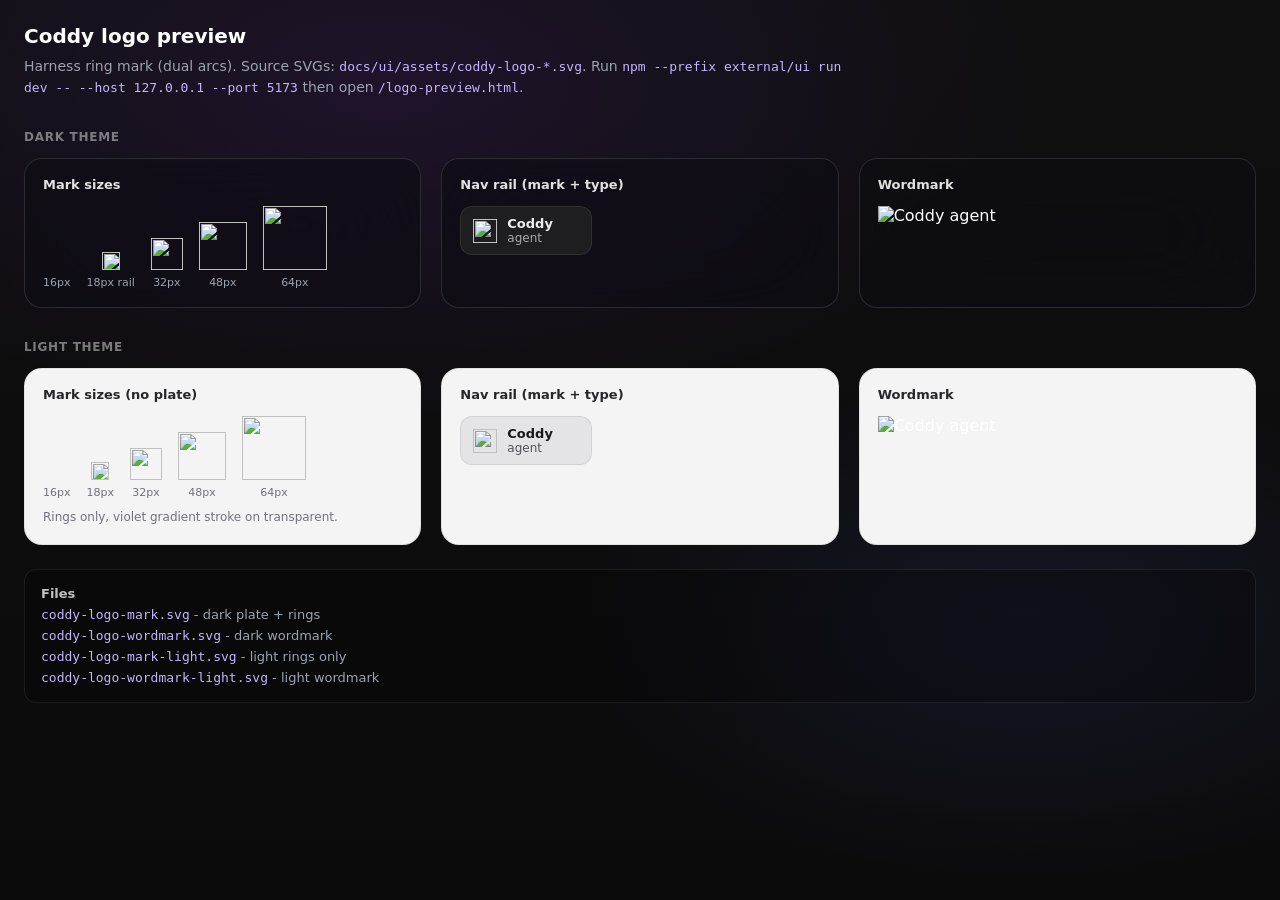
==== external/ui/src/logo-preview.html @ ec6c052d "Logo added" ====
<!doctype html>
<html lang="en">
  <head>
    <meta charset="UTF-8" />
    <meta name="viewport" content="width=device-width, initial-scale=1" />
    <title>Coddy logo preview</title>
    <style>
      :root {
        --accent: #9333ea;
        --muted: #9ca3af;
        --text: #ffffff;
        --radius: 14px;
        --coddy-glass-panel-bg: rgba(14, 14, 18, 0.62);
        --coddy-glass-panel-backdrop: blur(52px) saturate(175%);
        --coddy-glass-panel-border: rgba(255, 255, 255, 0.12);
        --coddy-glass-panel-radius: 18px;
      }

      * {
        box-sizing: border-box;
      }

      html {
        background:
          radial-gradient(
            1200px 600px at 30% 10%,
            rgba(147, 51, 234, 0.12),
            transparent 55%
          ),
          radial-gradient(
            900px 500px at 80% 70%,
            rgba(99, 102, 241, 0.1),
            transparent 50%
          ),
          linear-gradient(180deg, #0f0f10, #0b0b0c);
        background-color: #0b0b0c;
        min-height: 100%;
      }

      body {
        margin: 0;
        padding: 24px;
        color: var(--text);
        font-family:
          system-ui,
          -apple-system,
          Segoe UI,
          sans-serif;
      }

      h1 {
        font-size: 20px;
        font-weight: 600;
        margin: 0 0 8px;
      }

      p.lead {
        margin: 0 0 24px;
        color: var(--muted);
        font-size: 14px;
        max-width: 52rem;
        line-height: 1.5;
      }

      p.lead code {
        color: #c4b5fd;
        font-size: 13px;
      }

      .section-title {
        margin: 32px 0 14px;
        font-size: 12px;
        font-weight: 600;
        letter-spacing: 0.06em;
        text-transform: uppercase;
        color: rgba(255, 255, 255, 0.45);
      }

      .grid {
        display: grid;
        gap: 20px;
        grid-template-columns: repeat(auto-fit, minmax(280px, 1fr));
      }

      .panel {
        background: var(--coddy-glass-panel-bg);
        border: 1px solid var(--coddy-glass-panel-border);
        border-radius: var(--coddy-glass-panel-radius);
        backdrop-filter: var(--coddy-glass-panel-backdrop);
        -webkit-backdrop-filter: var(--coddy-glass-panel-backdrop);
        padding: 18px;
      }

      .panel h2 {
        margin: 0 0 14px;
        font-size: 13px;
        font-weight: 600;
        color: rgba(255, 255, 255, 0.88);
      }

      .panel.light-surface {
        background: #f4f4f5;
        border-color: rgba(0, 0, 0, 0.08);
        backdrop-filter: none;
        -webkit-backdrop-filter: none;
      }

      .panel.light-surface h2 {
        color: #27272a;
      }

      .sizes {
        display: flex;
        flex-wrap: wrap;
        align-items: flex-end;
        gap: 16px;
      }

      .size-cell {
        display: grid;
        gap: 6px;
        justify-items: center;
        font-size: 11px;
        color: var(--muted);
      }

      .panel.light-surface .size-cell {
        color: #71717a;
      }

      .rail-mock {
        display: flex;
        align-items: flex-start;
        gap: 12px;
      }

      .rail-pill {
        width: auto;
        min-width: 132px;
        padding: 10px 12px;
        border-radius: 12px;
        background: rgba(37, 37, 37, 0.72);
        border: 1px solid rgba(255, 255, 255, 0.08);
        display: flex;
        align-items: center;
      }

      .rail-pill--light {
        background: #e4e4e7;
        border-color: rgba(0, 0, 0, 0.08);
      }

      .rail-brand-row {
        display: flex;
        align-items: center;
        gap: 10px;
        min-width: 0;
      }

      .rail-brand-row img {
        width: 24px;
        height: 24px;
        flex-shrink: 0;
        display: block;
      }

      .rail-brand-text {
        display: grid;
        gap: 1px;
        line-height: 1.05;
        min-width: 0;
      }

      .rail-brand-title {
        font-size: 13px;
        font-weight: 600;
        color: rgba(255, 255, 255, 0.92);
      }

      .rail-brand-sub {
        font-size: 12px;
        color: rgba(255, 255, 255, 0.62);
      }

      .hint {
        margin: 10px 0 0;
        font-size: 12px;
        color: var(--muted);
        line-height: 1.45;
      }

      .panel.light-surface .hint {
        color: #71717a;
      }

      .file-list {
        margin: 24px 0 0;
        padding: 14px 16px;
        border-radius: 12px;
        background: rgba(0, 0, 0, 0.25);
        border: 1px solid rgba(255, 255, 255, 0.08);
        font-size: 13px;
        color: var(--muted);
        line-height: 1.6;
      }

      .file-list code {
        color: #c4b5fd;
      }

      .wordmark-img {
        display: block;
        height: 56px;
        width: auto;
        max-width: 100%;
      }
    </style>
  </head>
  <body>
    <h1>Coddy logo preview</h1>
    <p class="lead">
      Harness ring mark (dual arcs). Source SVGs:
      <code>docs/ui/assets/coddy-logo-*.svg</code>. Run
      <code>npm --prefix external/ui run dev -- --host 127.0.0.1 --port 5173</code>
      then open <code>/logo-preview.html</code>.
    </p>

    <p class="section-title">Dark theme</p>
    <div class="grid">
      <section class="panel" data-testid="dark-mark-sizes">
        <h2>Mark sizes</h2>
        <div class="sizes">
          <div class="size-cell">
            <img src="/assets/coddy-logo-mark.svg" width="16" height="16" alt="" />
            <span>16px</span>
          </div>
          <div class="size-cell">
            <img src="/assets/coddy-logo-mark.svg" width="18" height="18" alt="" />
            <span>18px rail</span>
          </div>
          <div class="size-cell">
            <img src="/assets/coddy-logo-mark.svg" width="32" height="32" alt="" />
            <span>32px</span>
          </div>
          <div class="size-cell">
            <img src="/assets/coddy-logo-mark.svg" width="48" height="48" alt="" />
            <span>48px</span>
          </div>
          <div class="size-cell">
            <img src="/assets/coddy-logo-mark.svg" width="64" height="64" alt="" />
            <span>64px</span>
          </div>
        </div>
      </section>

      <section class="panel" data-testid="dark-rail">
        <h2>Nav rail (mark + type)</h2>
        <div class="rail-mock">
          <div class="rail-pill">
            <div class="rail-brand-row">
              <img src="/assets/coddy-logo-mark.svg" alt="" />
              <div class="rail-brand-text">
                <span class="rail-brand-title">Coddy</span>
                <span class="rail-brand-sub">agent</span>
              </div>
            </div>
          </div>
        </div>
      </section>

      <section class="panel" data-testid="dark-wordmark">
        <h2>Wordmark</h2>
        <img
          class="wordmark-img"
          src="/assets/coddy-logo-wordmark.svg"
          height="56"
          alt="Coddy agent"
        />
      </section>
    </div>

    <p class="section-title">Light theme</p>
    <div class="grid">
      <section class="panel light-surface" data-testid="light-mark-sizes">
        <h2>Mark sizes (no plate)</h2>
        <div class="sizes">
          <div class="size-cell">
            <img src="/assets/coddy-logo-mark-light.svg" width="16" height="16" alt="" />
            <span>16px</span>
          </div>
          <div class="size-cell">
            <img src="/assets/coddy-logo-mark-light.svg" width="18" height="18" alt="" />
            <span>18px</span>
          </div>
          <div class="size-cell">
            <img src="/assets/coddy-logo-mark-light.svg" width="32" height="32" alt="" />
            <span>32px</span>
          </div>
          <div class="size-cell">
            <img src="/assets/coddy-logo-mark-light.svg" width="48" height="48" alt="" />
            <span>48px</span>
          </div>
          <div class="size-cell">
            <img src="/assets/coddy-logo-mark-light.svg" width="64" height="64" alt="" />
            <span>64px</span>
          </div>
        </div>
        <p class="hint">Rings only, violet gradient stroke on transparent.</p>
      </section>

      <section class="panel light-surface" data-testid="light-rail">
        <h2>Nav rail (mark + type)</h2>
        <div class="rail-mock">
          <div class="rail-pill rail-pill--light">
            <div class="rail-brand-row">
              <img src="/assets/coddy-logo-mark-light.svg" alt="" />
              <div class="rail-brand-text">
                <span class="rail-brand-title" style="color: #18181b">Coddy</span>
                <span class="rail-brand-sub" style="color: #52525b">agent</span>
              </div>
            </div>
          </div>
        </div>
      </section>

      <section class="panel light-surface" data-testid="light-wordmark">
        <h2>Wordmark</h2>
        <img
          class="wordmark-img"
          src="/assets/coddy-logo-wordmark-light.svg"
          height="56"
          alt="Coddy agent"
        />
      </section>
    </div>

    <div class="file-list">
      <strong style="color: rgba(255, 255, 255, 0.75)">Files</strong><br />
      <code>coddy-logo-mark.svg</code> - dark plate + rings<br />
      <code>coddy-logo-wordmark.svg</code> - dark wordmark<br />
      <code>coddy-logo-mark-light.svg</code> - light rings only<br />
      <code>coddy-logo-wordmark-light.svg</code> - light wordmark
    </div>
  </body>
</html>
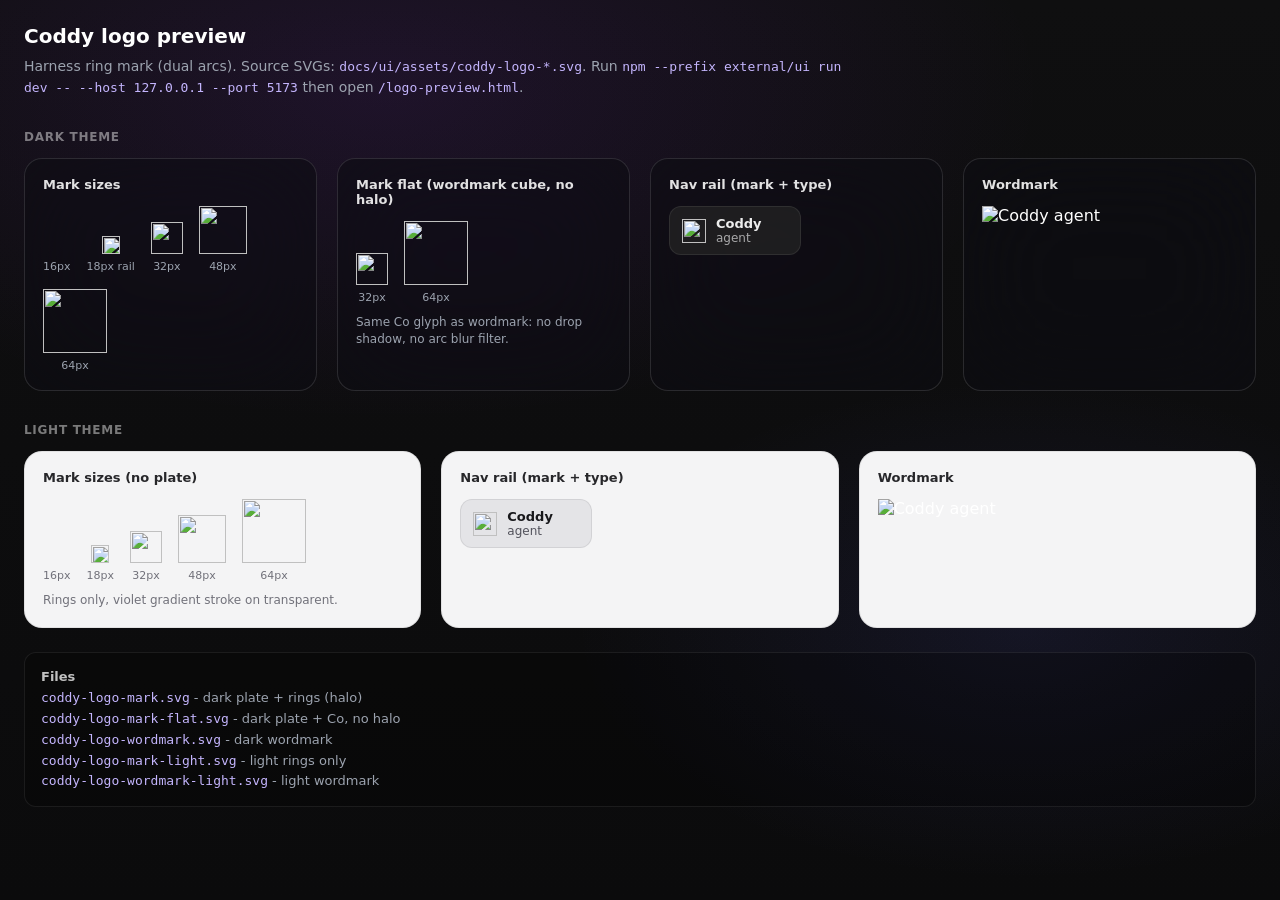
==== commit a0209711: "Yet another logoc" ====
--- a/external/ui/src/logo-preview.html
+++ b/external/ui/src/logo-preview.html
@@ -253,6 +253,21 @@
         </div>
       </section>
 
+      <section class="panel" data-testid="dark-mark-flat">
+        <h2>Mark flat (wordmark cube, no halo)</h2>
+        <div class="sizes">
+          <div class="size-cell">
+            <img src="/assets/coddy-logo-mark-flat.svg" width="32" height="32" alt="" />
+            <span>32px</span>
+          </div>
+          <div class="size-cell">
+            <img src="/assets/coddy-logo-mark-flat.svg" width="64" height="64" alt="" />
+            <span>64px</span>
+          </div>
+        </div>
+        <p class="hint">Same Co glyph as wordmark: no drop shadow, no arc blur filter.</p>
+      </section>
+
       <section class="panel" data-testid="dark-rail">
         <h2>Nav rail (mark + type)</h2>
         <div class="rail-mock">
@@ -336,7 +351,8 @@
 
     <div class="file-list">
       <strong style="color: rgba(255, 255, 255, 0.75)">Files</strong><br />
-      <code>coddy-logo-mark.svg</code> - dark plate + rings<br />
+      <code>coddy-logo-mark.svg</code> - dark plate + rings (halo)<br />
+      <code>coddy-logo-mark-flat.svg</code> - dark plate + Co, no halo<br />
       <code>coddy-logo-wordmark.svg</code> - dark wordmark<br />
       <code>coddy-logo-mark-light.svg</code> - light rings only<br />
       <code>coddy-logo-wordmark-light.svg</code> - light wordmark
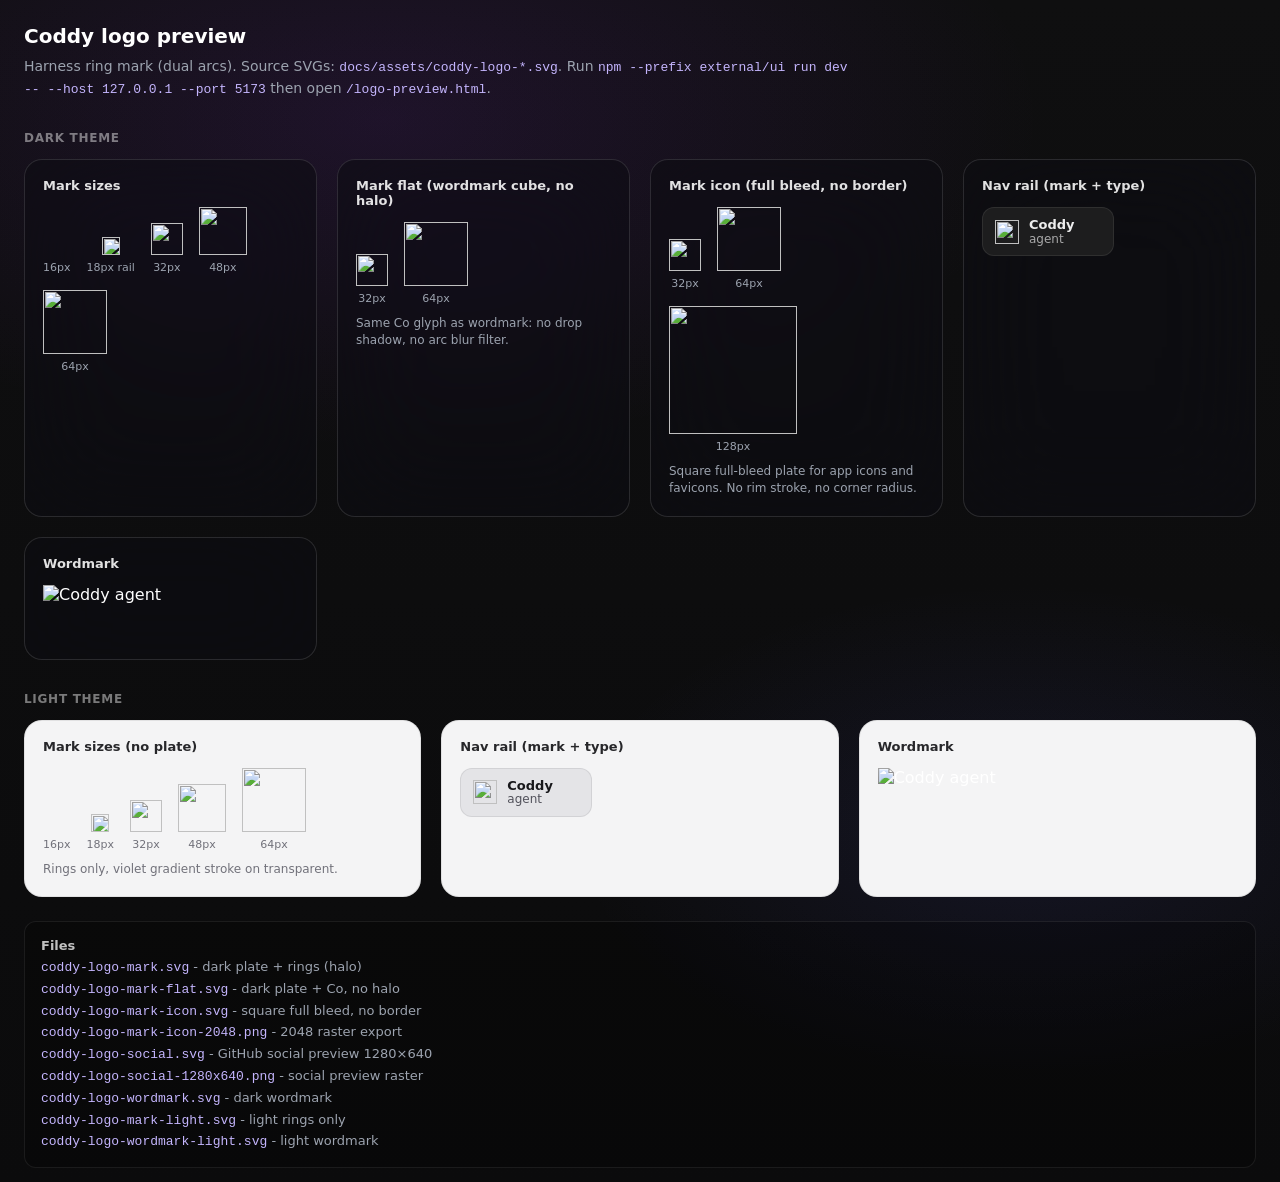
==== commit fc26294b: "Merge pull request #20 from coddy-project/feat/docs Additional screenshots" ====
--- a/external/ui/src/logo-preview.html
+++ b/external/ui/src/logo-preview.html
@@ -220,7 +220,7 @@
     <h1>Coddy logo preview</h1>
     <p class="lead">
       Harness ring mark (dual arcs). Source SVGs:
-      <code>docs/ui/assets/coddy-logo-*.svg</code>. Run
+      <code>docs/assets/coddy-logo-*.svg</code>. Run
       <code>npm --prefix external/ui run dev -- --host 127.0.0.1 --port 5173</code>
       then open <code>/logo-preview.html</code>.
     </p>
@@ -266,6 +266,25 @@
           </div>
         </div>
         <p class="hint">Same Co glyph as wordmark: no drop shadow, no arc blur filter.</p>
+      </section>
+
+      <section class="panel" data-testid="dark-mark-icon">
+        <h2>Mark icon (full bleed, no border)</h2>
+        <div class="sizes">
+          <div class="size-cell">
+            <img src="/assets/coddy-logo-mark-icon.svg" width="32" height="32" alt="" />
+            <span>32px</span>
+          </div>
+          <div class="size-cell">
+            <img src="/assets/coddy-logo-mark-icon.svg" width="64" height="64" alt="" />
+            <span>64px</span>
+          </div>
+          <div class="size-cell">
+            <img src="/assets/coddy-logo-mark-icon.svg" width="128" height="128" alt="" />
+            <span>128px</span>
+          </div>
+        </div>
+        <p class="hint">Square full-bleed plate for app icons and favicons. No rim stroke, no corner radius.</p>
       </section>
 
       <section class="panel" data-testid="dark-rail">
@@ -353,6 +372,10 @@
       <strong style="color: rgba(255, 255, 255, 0.75)">Files</strong><br />
       <code>coddy-logo-mark.svg</code> - dark plate + rings (halo)<br />
       <code>coddy-logo-mark-flat.svg</code> - dark plate + Co, no halo<br />
+      <code>coddy-logo-mark-icon.svg</code> - square full bleed, no border<br />
+      <code>coddy-logo-mark-icon-2048.png</code> - 2048 raster export<br />
+      <code>coddy-logo-social.svg</code> - GitHub social preview 1280×640<br />
+      <code>coddy-logo-social-1280x640.png</code> - social preview raster<br />
       <code>coddy-logo-wordmark.svg</code> - dark wordmark<br />
       <code>coddy-logo-mark-light.svg</code> - light rings only<br />
       <code>coddy-logo-wordmark-light.svg</code> - light wordmark
